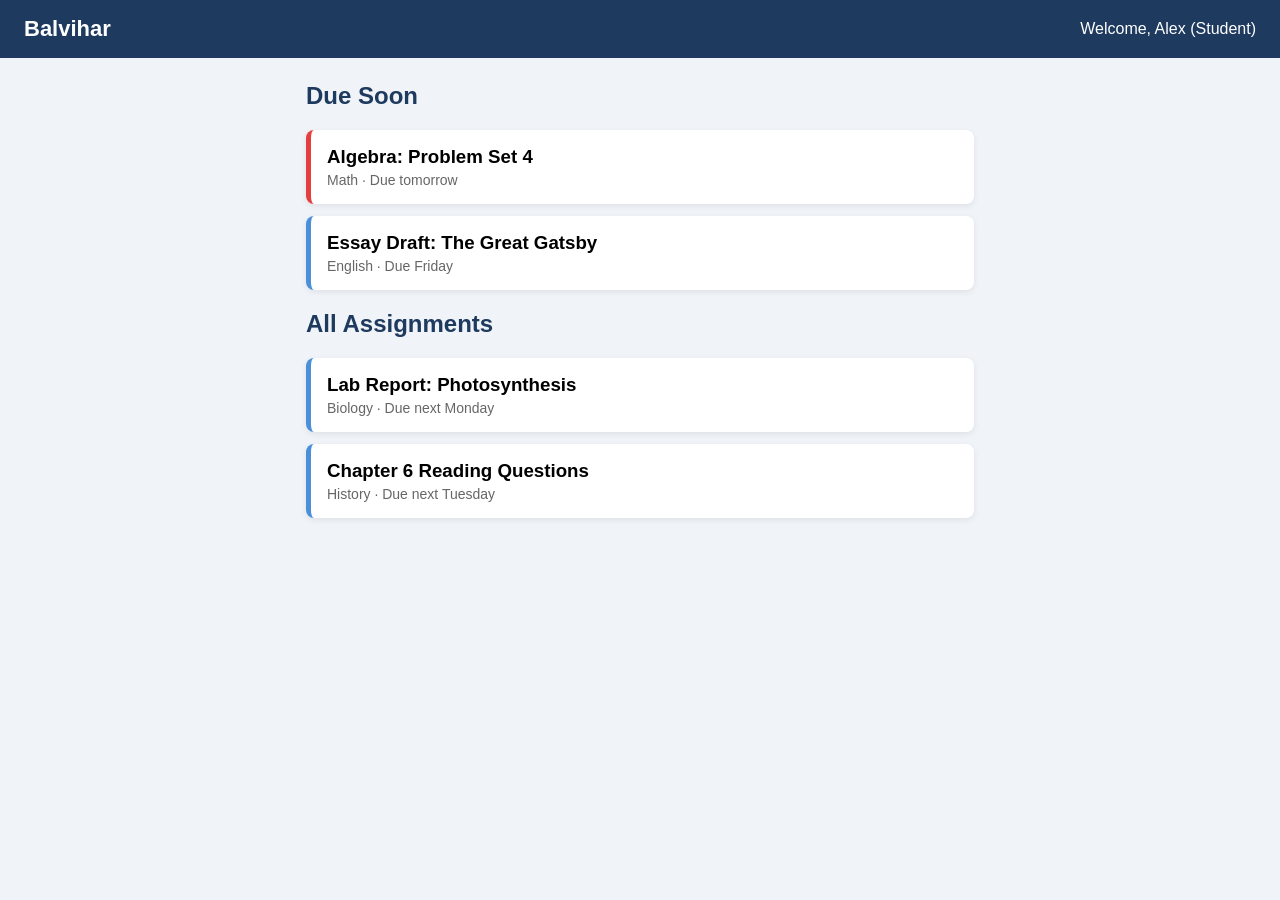
==== student.html @ 6f7a740c "add login and student dashboard" ====
<!DOCTYPE html>
<html lang="en">
  <head>
    <meta charset="UTF-8">
    <meta name="viewport" content="width=device-width, initial-scale=1.0">
    <title>Student Dashboard | Balvihar</title>
    <link rel="stylesheet" href="style.css">
    <link rel="stylesheet" href="dashboard.css">
  </head>
  <body class="dashboard">
    <header class="topbar">
      <h1>Balvihar</h1>
      <span>Welcome, Alex (Student)</span>
    </header>

    <main class="content">
      <section>
        <h2>Due Soon</h2>
        <div class="assignment urgent">
          <h3>Algebra: Problem Set 4</h3>
          <p>Math &middot; Due tomorrow</p>
        </div>
        <div class="assignment">
          <h3>Essay Draft: The Great Gatsby</h3>
          <p>English &middot; Due Friday</p>
        </div>
      </section>

      <section>
        <h2>All Assignments</h2>
        <div class="assignment">
          <h3>Lab Report: Photosynthesis</h3>
          <p>Biology &middot; Due next Monday</p>
        </div>
        <div class="assignment">
          <h3>Chapter 6 Reading Questions</h3>
          <p>History &middot; Due next Tuesday</p>
        </div>
      </section>
    </main>
  </body>
</html>
---- style.css ----
* {
  box-sizing: border-box;
}

body {
  font-family: Arial, sans-serif;
  background: #f0f4f8;
  margin: 0;
  min-height: 100vh;
  display: flex;
  align-items: center;
  justify-content: center;
}

.card {
  background: white;
  padding: 32px;
  border-radius: 12px;
  width: 100%;
  max-width: 380px;
  margin: 16px;
  box-shadow: 0 4px 16px rgba(0, 0, 0, 0.1);
}

h1 {
  margin: 0;
  color: #1e3a5f;
}

.subtitle {
  color: #666;
  margin-top: 4px;
}

label {
  display: block;
  margin-top: 16px;
  margin-bottom: 4px;
  font-weight: bold;
  font-size: 14px;
}

input, select {
  width: 100%;
  padding: 10px;
  border: 1px solid #ccc;
  border-radius: 6px;
  font-size: 16px;
}

button {
  width: 100%;
  margin-top: 24px;
  padding: 12px;
  background: #1e3a5f;
  color: white;
  border: none;
  border-radius: 6px;
  font-size: 16px;
  cursor: pointer;
}

button:hover {
  background: #2c5282;
}
---- dashboard.css ----
body.dashboard {
  display: block;
  align-items: initial;
  justify-content: initial;
}

.topbar {
  background: #1e3a5f;
  color: white;
  padding: 16px 24px;
  display: flex;
  justify-content: space-between;
  align-items: center;
  flex-wrap: wrap;
  gap: 8px;
}

.topbar h1 {
  color: white;
  font-size: 22px;
}

.content {
  max-width: 700px;
  margin: 24px auto;
  padding: 0 16px;
}

h2 {
  color: #1e3a5f;
}

.assignment {
  background: white;
  padding: 16px;
  border-radius: 8px;
  margin-bottom: 12px;
  border-left: 5px solid #4a90d9;
  box-shadow: 0 2px 6px rgba(0, 0, 0, 0.08);
}

.assignment.urgent {
  border-left-color: #e53e3e;
}

.assignment h3 {
  margin: 0 0 4px;
}

.assignment p {
  margin: 0;
  color: #666;
  font-size: 14px;
}
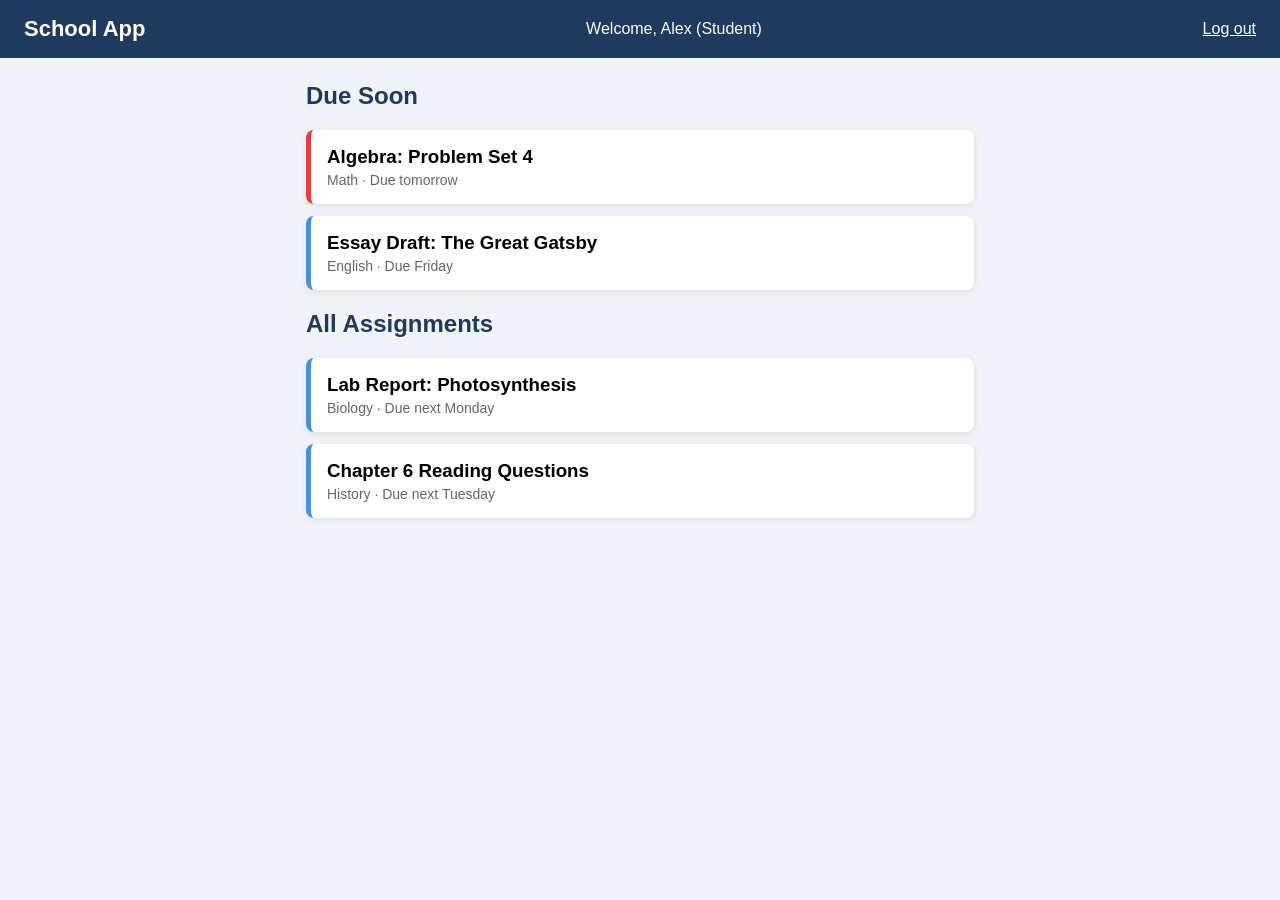
==== commit d7b031c5: "add teacher dashboard and link login" ====
--- a/student.html
+++ b/student.html
@@ -3,14 +3,15 @@
   <head>
     <meta charset="UTF-8">
     <meta name="viewport" content="width=device-width, initial-scale=1.0">
-    <title>Student Dashboard | Balvihar</title>
+    <title>Student Dashboard | School App</title>
     <link rel="stylesheet" href="style.css">
     <link rel="stylesheet" href="dashboard.css">
   </head>
   <body class="dashboard">
     <header class="topbar">
-      <h1>Balvihar</h1>
+      <h1>School App</h1>
       <span>Welcome, Alex (Student)</span>
+      <a href="login.html" class="logout">Log out</a>
     </header>
 
     <main class="content">
--- a/dashboard.css
+++ b/dashboard.css
@@ -51,4 +51,41 @@
   margin: 0;
   color: #666;
   font-size: 14px;
+}
+
+.logout {
+  color: white;
+}
+
+.panel {
+  background: white;
+  padding: 20px;
+  border-radius: 8px;
+  margin-bottom: 24px;
+  box-shadow: 0 2px 6px rgba(0, 0, 0, 0.08);
+}
+
+.panel h2 {
+  margin-top: 0;
+}
+
+textarea {
+  width: 100%;
+  padding: 10px;
+  border: 1px solid #ccc;
+  border-radius: 6px;
+  font-size: 16px;
+  font-family: inherit;
+}
+
+.attendance {
+  width: 100%;
+  border-collapse: collapse;
+}
+
+.attendance th,
+.attendance td {
+  text-align: left;
+  padding: 10px 8px;
+  border-bottom: 1px solid #eee;
 }
